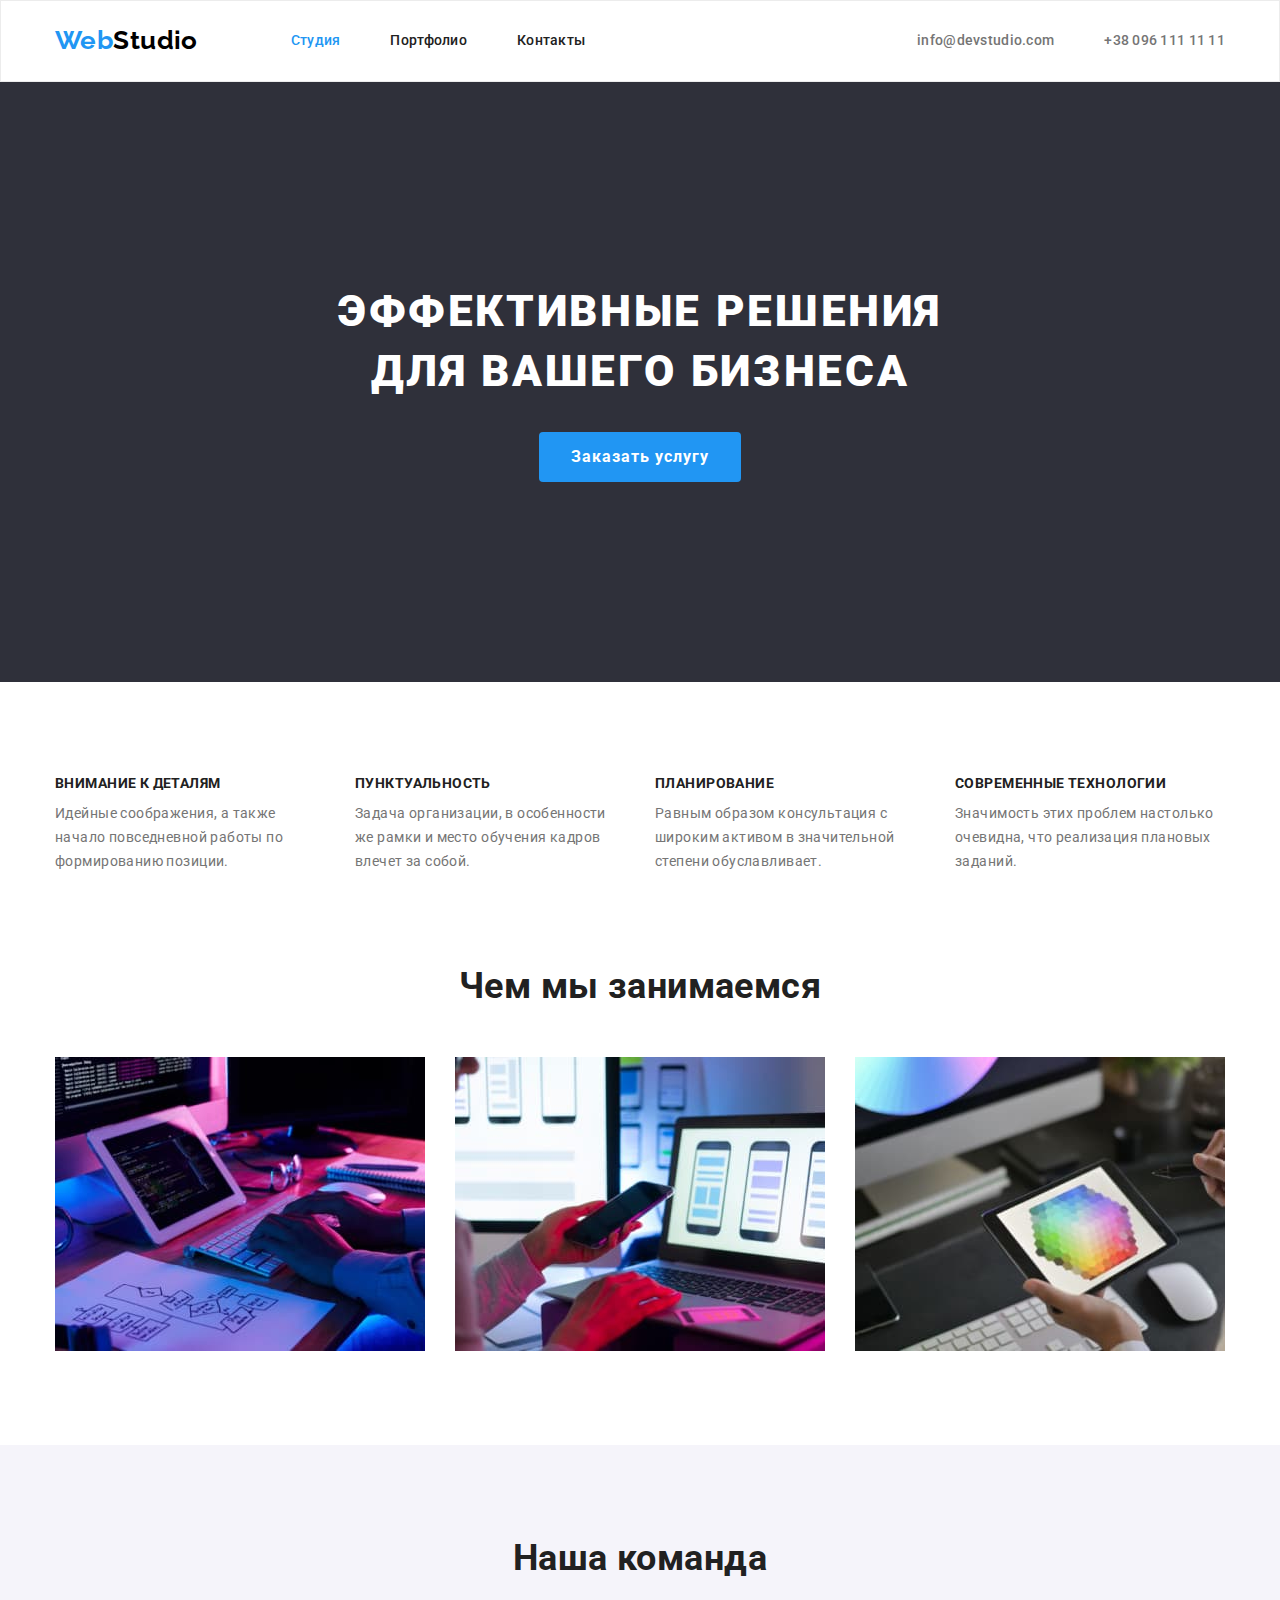
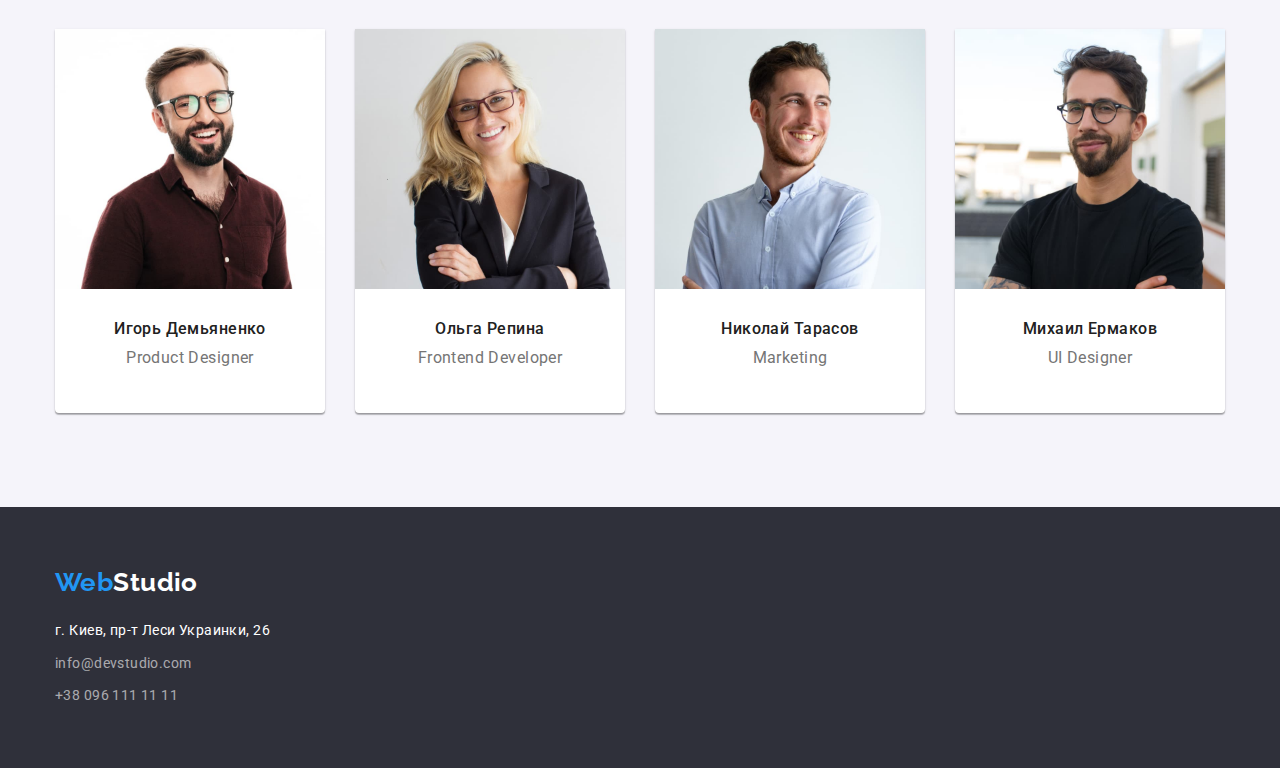
==== index.html @ e7e86d0e "Initial commit" ====
<!DOCTYPE html>
<html lang="ru">
  <head>
    <meta charset="UTF-8" />
    <meta http-equiv="X-UA-Compatible" content="IE=edge" />
    <meta name="viewport" content="width=device-width, initial-scale=1.0" />
    <title>WebStudio</title>

    <link rel="preconnect" href="https://fonts.googleapis.com" />
    <link rel="preconnect" href="https://fonts.gstatic.com" crossorigin />
    <link
      href="https://fonts.googleapis.com/css2?family=Raleway:wght@700&family=Roboto:wght@400;500;700;900&display=swap"
      rel="stylesheet"
    />
    <link
      rel="stylesheet"
      href="https://cdnjs.cloudflare.com/ajax/libs/modern-normalize/1.1.0/modern-normalize.css"
      integrity="sha512-Y0MM+V6ymRKN2zStTqzQ227DWhhp4Mzdo6gnlRnuaNCbc+YN/ZH0sBCLTM4M0oSy9c9VKiCvd4Jk44aCLrNS5Q=="
      crossorigin="anonymous"
      referrerpolicy="no-referrer"
    />
    <link rel="stylesheet" href="./css/styles.css" />

    <!-- Иконка -->
    <link rel="apple-touch-icon" sizes="180x180" href="./images/favicon/apple-touch-icon.png" />
    <link rel="icon" type="image/png" sizes="32x32" href="./images/favicon/favicon-32x32.png" />
    <link rel="icon" type="image/png" sizes="16x16" href="./images/favicon/favicon-16x16.png" />
    <link rel="manifest" href="./images/favicon/site.webmanifest" />
    <meta name="msapplication-TileColor" content="#da532c" />
    <meta name="theme-color" content="#ffffff" />
  </head>
  <body>
    <!--Заголовок -->
    <header class="header">
      <div class="container header-flex">
        <nav class="nav">
          <a class="header-logo logo" href="./index.html"><span class="active">Web</span>Studio</a>
          <ul class="header-nav-list list">
            <li class="header-nav-item">
              <a class="header-nav-link active" href="./index.html">Студия</a>
            </li>
            <li class="header-nav-item">
              <a class="header-nav-link" href="./portfolio.html">Портфолио</a>
            </li>
            <li class="header-nav-item"><a class="header-nav-link" href="">Контакты</a></li>
          </ul>
        </nav>
        <ul class="header-contacts-list list">
          <li class="header-contact-item">
            <a class="header-contact-link" href="mailto:info@devstudio.com">info@devstudio.com</a>
          </li>
          <li class="header-contact-item">
            <a class="header-contact-link" href="tel:+380961111111">+38 096 111 11 11</a>
          </li>
        </ul>
      </div>
    </header>

    <main>
      <!-- Шапка-->
      <section class="hero section">
        <div class="container">
          <h1 class="hero-title">Эффективные решения для вашего бизнеса</h1>
          <button class="button primary" type="button">Заказать услугу</button>
        </div>
      </section>

      <!-- Приемущества -->
      <section class="section advantages">
        <div class="container">
          <h2 class="advantages-title visually-hidden">Приемущества</h2>
          <ul class="advantages-list list">
            <li class="advantage-item">
              <h3 class="advantage-subtitle">Внимание к деталям</h3>
              <p class="advantage-text">
                Идейные соображения, а также начало повседневной работы по формированию позиции.
              </p>
            </li>
            <li class="advantage-item">
              <h3 class="advantage-subtitle">Пунктуальность</h3>
              <p class="advantage-text">
                Задача организации, в особенности же рамки и место обучения кадров влечет за собой.
              </p>
            </li>
            <li class="advantage-item">
              <h3 class="advantage-subtitle">Планирование</h3>
              <p class="advantage-text">
                Равным образом консультация с широким активом в значительной степени обуславливает.
              </p>
            </li>
            <li class="advantage-item">
              <h3 class="advantage-subtitle">Современные технологии</h3>
              <p class="advantage-text">
                Значимость этих проблем настолько очевидна, что реализация плановых заданий.
              </p>
            </li>
          </ul>
        </div>
      </section>

      <!-- Чем мы занимаемся -->
      <section class="responsibilities section-no-padding">
        <div class="container">
          <h2 class="section-title">Чем мы занимаемся</h2>
          <ul class="responsibilities-list list">
            <li class="responsibilities-item">
              <img
                src="./images/index/responsibilities/box1.jpg"
                alt="Разработка алгоритма"
                height="294"
                width="370"
              />
            </li>
            <li class="responsibilities-item">
              <img
                src="./images/index/responsibilities/box2.jpg"
                alt="Проэктирование удобного адаптивного интерфеса"
                height="294"
                width="370"
              />
            </li>
            <li class="responsibilities-item">
              <img
                src="./images/index/responsibilities/box3.jpg"
                alt="Разработка красивого дизайна"
                height="294"
                width="370"
              />
            </li>
          </ul>
        </div>
      </section>

      <!--Наша команда  -->
      <section class="section team">
        <div class="container">
          <h2 class="section-title">Наша команда</h2>
          <ul class="team-list list">
            <li class="team-item card">
              <div class="card-thumb">
                <img
                  class="team-img"
                  src="./images/index/team/photo1.jpg"
                  alt="Фото Игоря Демьяненко"
                  width="270"
                  height="260"
                />
              </div>
              <div class="card-content">
                <h3 class="name">Игорь Демьяненко</h3>
                <p class="post">Product Designer</p>
              </div>
            </li>
            <li class="team-item card">
              <div class="card-thumb">
                <img
                  class="team-img"
                  src="./images/index/team/photo2.jpg"
                  alt="Фото Ольги Репиной"
                  width="270"
                  height="260"
                />
              </div>
              <div class="card-content">
                <h3 class="name">Ольга Репина</h3>
                <p class="post">Frontend Developer</p>
              </div>
            </li>
            <li class="team-item card">
              <div class="card-thumb">
                <img
                  class="team-img"
                  src="./images/index/team/photo3.jpg"
                  alt="Фото Николая Тарасова"
                  width="270"
                  height="260"
                />
              </div>
              <div class="card-content">
                <h3 class="name">Николай Тарасов</h3>
                <p class="post">Marketing</p>
              </div>
            </li>
            <li class="team-item card">
              <div class="card-thumb">
                <img
                  class="team-img"
                  src="images/index/team/photo4.jpg"
                  alt="Фото Михаила Ермакова"
                  width="270"
                  height="260"
                />
              </div>
              <div class="card-content">
                <h3 class="name">Михаил Ермаков</h3>
                <p class="post">UI Designer</p>
              </div>
            </li>
          </ul>
        </div>
      </section>
    </main>

    <!-- Футер -->
    <footer class="footer">
      <div class="container">
        <a class="footer-logo logo" href="./index.html"><span class="active">Web</span>Studio</a>
        <address>
          <ul class="contacts-list list">
            <li class="footer-contact-item">
              <a
                class="footer-contact-link address"
                href="https://goo.gl/maps/piqngm7oDQpEDh6u6"
                target="_blank"
                rel="noopener nofollow noreferrer"
                >г. Киев, пр-т Леси Украинки, 26</a
              >
            </li>
            <li class="footer-contact-item">
              <a class="footer-contact-link" href="mailto:info@devstudio.com">info@devstudio.com</a>
            </li>
            <li class="footer-contact-item">
              <a class="footer-contact-link" href="tel:+380961111111">+38 096 111 11 11</a>
            </li>
          </ul>
        </address>
      </div>
    </footer>
  </body>
</html>
---- css/styles.css ----
:root {
  --background: #fff;
  --text-color: #757575;
  --active-color: #2196f3;
  --title-color: #212121;
  --text-primary-color: #fff;
  --secondary-color: #f5f4fa;
  --black: #000;
  --hero-color: #2f303a;
  --primary-hover: #188ce8;
  --card-gap: 30px;
}

/* Стили для обнуления */
html {
  box-sizing: border-box;
}
*,
*::after,
*::before {
  box-sizing: inherit;
}
/* Стили для обнуления верхних отступов у элементов */
h1,
h2,
h3,
h4,
h5,
h6,
p {
  margin-top: 0;
}
/* Класс для обнуления базовых свойств у списков (ul) */
ul {
  list-style: none;
  padding-left: 0;
  margin: 0;
}
/* Класс для обнуления базовых свойств у ссылок */
a {
  text-decoration: none;
  color: inherit;
}
/* Свойства для корректного отображения картинок */
img {
  display: block;
  max-width: 100%;
  height: auto;
}
/* Свойства для обнуления курсива у address */
address {
  font-style: normal;
}

body {
  font-family: 'Roboto', sans-serif;
  font-size: 14px;
  letter-spacing: 0.03em;
  color: var(--text-color);
  background-color: var(--background);
}

.container {
  margin: 0 auto;
  padding: 0 15px;
  width: 1200px;
}

.list {
  padding: 0;
  margin: 0;
  list-style: none;
}

/* hidden */
.visually-hidden {
  position: absolute;
  white-space: nowrap;
  width: 1px;
  height: 1px;
  overflow: hidden;
  border: 0;
  padding: 0;
  clip: rect(0 0 0 0);
  clip-path: inset(50%);
  margin: -1px;
}

.section {
  padding-top: 94px;
  padding-bottom: 94px;
}

.section-no-padding {
  padding-top: 0;
  padding-bottom: 94px;
}

/* buttons */
.button {
  min-width: 73px;

  font-weight: 500;
  font-size: 16px;
  line-height: 1.62;
  text-align: center;
  color: var(--title-color);

  background-color: var(--secondary-color);
  border: none;
  cursor: pointer;
  border-radius: 4px;
  padding: 6px 22px;
}

.button-active,
.button:hover,
.button:focus {
  color: var(--text-primary-color);
  background-color: var(--active-color);
  outline: none;
}

/* header */
.header {
  border: 1px solid rgba(236, 236, 236, 1);
}

.header-flex {
  display: flex;
}

.header-logo {
  margin-right: 93px;
}

.logo {
  font-family: 'Raleway', sans-serif;
  color: var(--black);
  font-weight: 700;
  font-size: 26px;
  line-height: 1.2;
}

a {
  outline: none;
}

.logo .active {
  color: var(--active-color);
}

.nav {
  display: flex;
  align-items: center;
  margin-right: auto;
}

.header-nav-list,
.header-contacts-list {
  display: flex;
}

.header-nav-item:not(:last-child) {
  margin-right: 50px;
}

.header-contact-item {
  margin-right: 50px;
}

.header-contact-item:last-child {
  margin-right: 0;
}

.header-nav-link,
.header-contact-link {
  display: block;
  padding-top: 32px;
  padding-bottom: 32px;
  font-weight: 500;
  line-height: 1.14;
  letter-spacing: 0.02em;
  color: var(--title-color);
}

.header-contact-link {
  color: var(--text-color);
}

.header-nav-link.active,
.header-nav-link:focus,
.header-nav-link:hover,
.header-contact-link:focus,
.header-contact-link:hover,
.footer-contact-link:not(.address):hover {
  color: var(--active-color);
}

/* footer */
.footer {
  padding-top: 60px;
  padding-bottom: 60px;
  background-color: var(--hero-color);
}

.footer-logo {
  display: block;
  margin-bottom: 20px;
  color: var(--text-primary-color);
}

.footer-contact-item:not(:last-child) {
  margin-bottom: 9px;
}

.footer-contact-link {
  line-height: 1.71;
  color: rgba(255, 255, 255, 0.6);
}

.footer-contact-link.address {
  color: var(--text-primary-color);
}

/* index.html */
/* hero  */
.hero {
  padding-top: 200px;
  padding-bottom: 200px;

  text-align: center;
  background-color: var(--hero-color);
}

.hero-title {
  max-width: 700px;
  margin-left: auto;
  margin-right: auto;
  margin-bottom: 30px;

  font-weight: 900;
  font-size: 44px;
  line-height: 1.36;
  text-align: center;
  letter-spacing: 0.06em;
  text-transform: uppercase;
  color: var(--text-primary-color);
}

.button.primary {
  padding: 10px 32px;

  font-weight: 700;
  line-height: 1.88;
  text-align: center;
  letter-spacing: 0.06em;
  color: var(--text-primary-color);

  background-color: var(--active-color);
}

.button.primary:hover,
.button.primary:focus {
  background-color: var(--primary-hover);
}

/* advantages */

.advantages-list {
  display: flex;
}

.advantage-item {
  flex-basis: calc((100% - 3 * var(--card-gap)) / 4);
}

.advantage-item:not(:nth-child(4)) {
  margin-right: var(--card-gap);
}

.advantage-subtitle {
  margin-bottom: 10px;

  font-size: 14px;
  line-height: 1.14;
  text-transform: uppercase;
  color: var(--title-color);
}

.advantage-text {
  margin-bottom: 0;

  line-height: 1.71;
  color: var(--text-color);
}

/* responsibilities */

.section-title {
  margin-bottom: 50px;

  font-size: 36px;
  line-height: 1.11;
  text-align: center;
  color: var(--title-color);
}

.responsibilities-list {
  display: flex;
}

.responsibilities-item:not(:last-child) {
  margin-right: var(--card-gap);
}

/* team */
.team {
  background-color: var(--secondary-color);
}

.team-list {
  display: flex;
}

.team-item {
  flex-basis: calc((100% - 3 * var(--card-gap)) / 4);

  background-color: var(--background);
  box-shadow: 0px 1px 3px rgba(0, 0, 0, 0.12), 0px 1px 1px rgba(0, 0, 0, 0.14),
    0px 2px 1px rgba(0, 0, 0, 0.2);
  border-radius: 0px 0px 4px 4px;
}

.team-item:not(:nth-child(4n)) {
  margin-right: var(--card-gap);
}

.team .card-content {
  padding-top: 30px;
  padding-bottom: 30px;

  text-align: center;
}

.team-item .name {
  margin-bottom: 10px;

  font-weight: 500;
  font-size: 16px;
  line-height: 1.19;
  color: var(--title-color);
}

.team-item .post {
  font-size: 16px;
  line-height: 1.19;
}

/* portfolio */

/* projects */
.projects-filter-list {
  display: flex;
  justify-content: center;
  margin-bottom: 50px;
}

.projects-filter-item:not(:last-child) {
  margin-right: 8px;
}

.projects-list {
  display: flex;
  flex-wrap: wrap;
}

.projects-item {
  flex-basis: calc((100% - var(--card-gap) * 2) / 3);
  margin-right: var(--card-gap);
  margin-top: var(--card-gap);
}

.projects-item:nth-child(-n + 3) {
  margin-top: 0;
}

.projects-item:nth-child(3n) {
  margin-right: 0;
}

.project-link {
  display: block;
  border: 1px solid #eeeeee;
}

.projects .card-content {
  padding-top: 20px;
  padding-bottom: 20px;
  padding-left: 20px;
}

.project-title {
  margin-bottom: 4px;
  font-size: 18px;
  line-height: 2;
  letter-spacing: 0.06em;
  color: var(--title-color);
}

.project-type {
  margin-top: 0;
  margin-bottom: 0;
  font-size: 16px;
  line-height: 1.88;
  color: var(--text-color);
}
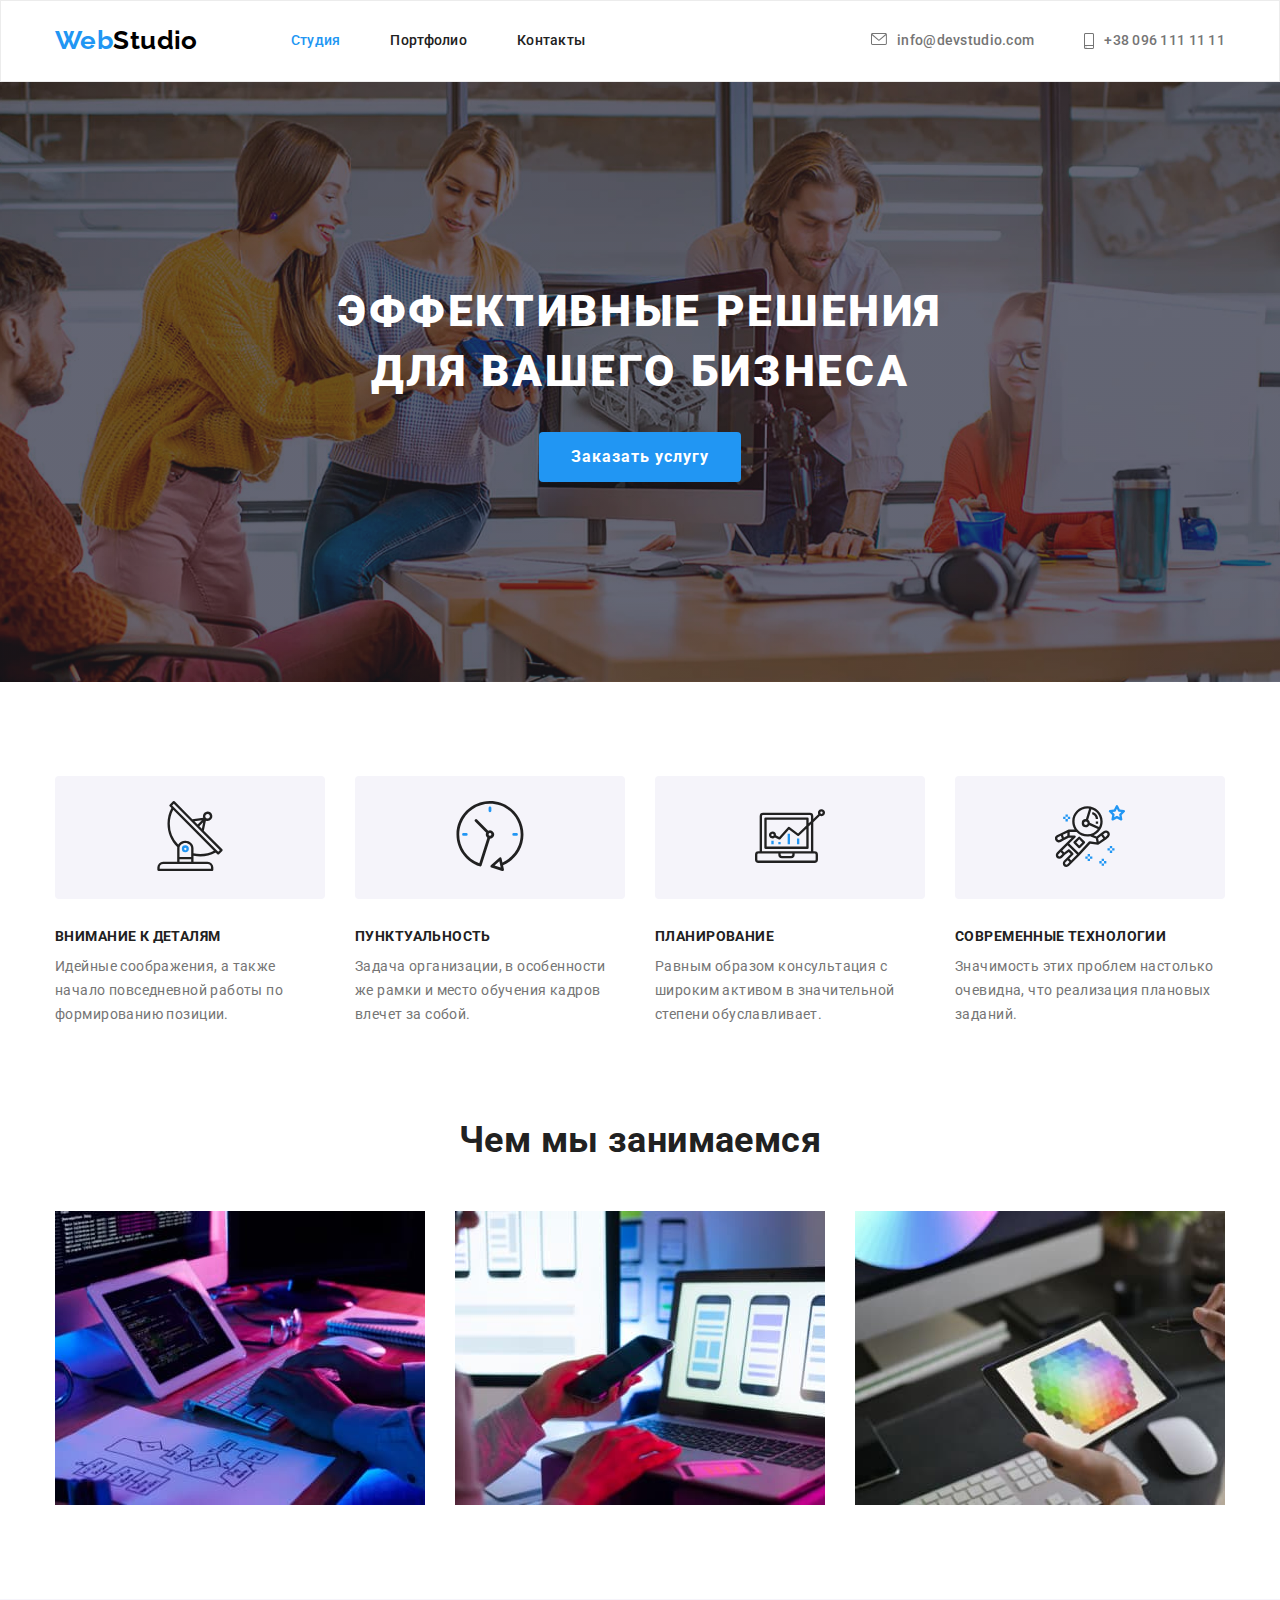
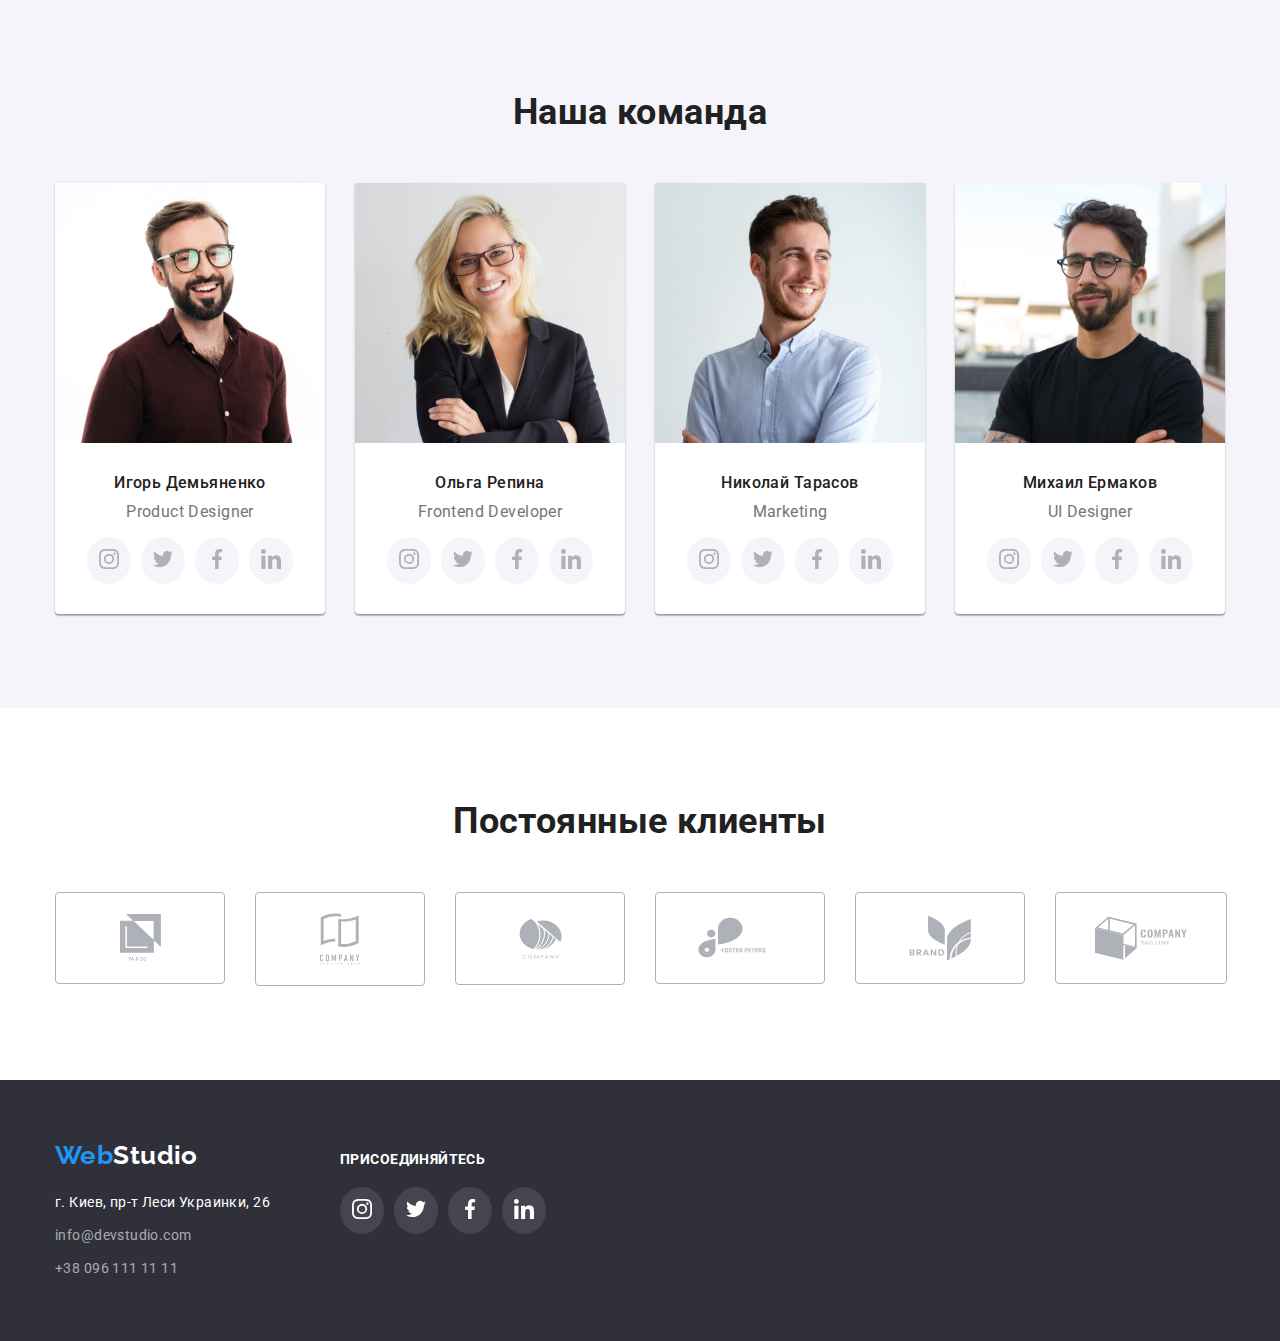
==== commit 79e305f7: "add decorative elemets" ====
--- a/index.html
+++ b/index.html
@@ -47,10 +47,20 @@
         </nav>
         <ul class="header-contacts-list list">
           <li class="header-contact-item">
-            <a class="header-contact-link" href="mailto:info@devstudio.com">info@devstudio.com</a>
+            <a class="header-contact-link" href="mailto:info@devstudio.com">
+              <svg class="header-icon link-svg" width="16" height="12">
+                <use href="./images/icons.svg#icon-envelope"></use>
+              </svg>
+              info@devstudio.com</a
+            >
           </li>
           <li class="header-contact-item">
-            <a class="header-contact-link" href="tel:+380961111111">+38 096 111 11 11</a>
+            <a class="header-contact-link" href="tel:+380961111111"
+              ><svg class="header-icon link-svg" width="10" height="16">
+                <use href="./images/icons.svg#icon-smartphone"></use>
+              </svg>
+              +38 096 111 11 11</a
+            >
           </li>
         </ul>
       </div>
@@ -59,9 +69,11 @@
     <main>
       <!-- Шапка-->
       <section class="hero section">
-        <div class="container">
-          <h1 class="hero-title">Эффективные решения для вашего бизнеса</h1>
-          <button class="button primary" type="button">Заказать услугу</button>
+        <div class="overlay">
+          <div class="container">
+            <h1 class="hero-title">Эффективные решения для вашего бизнеса</h1>
+            <button class="button primary" type="button">Заказать услугу</button>
+          </div>
         </div>
       </section>
 
@@ -71,24 +83,44 @@
           <h2 class="advantages-title visually-hidden">Приемущества</h2>
           <ul class="advantages-list list">
             <li class="advantage-item">
+              <div class="advantage-item-icon">
+                <svg width="70" height="70  ">
+                  <use href="./images/icons.svg#icon-antenna"></use>
+                </svg>
+              </div>
               <h3 class="advantage-subtitle">Внимание к деталям</h3>
               <p class="advantage-text">
                 Идейные соображения, а также начало повседневной работы по формированию позиции.
               </p>
             </li>
             <li class="advantage-item">
+              <div class="advantage-item-icon">
+                <svg width="70" height="70  ">
+                  <use href="./images/icons.svg#icon-clock"></use>
+                </svg>
+              </div>
               <h3 class="advantage-subtitle">Пунктуальность</h3>
               <p class="advantage-text">
                 Задача организации, в особенности же рамки и место обучения кадров влечет за собой.
               </p>
             </li>
             <li class="advantage-item">
+              <div class="advantage-item-icon">
+                <svg width="70" height="70  ">
+                  <use href="./images/icons.svg#icon-diagram"></use>
+                </svg>
+              </div>
               <h3 class="advantage-subtitle">Планирование</h3>
               <p class="advantage-text">
                 Равным образом консультация с широким активом в значительной степени обуславливает.
               </p>
             </li>
             <li class="advantage-item">
+              <div class="advantage-item-icon">
+                <svg width="70" height="70  ">
+                  <use href="./images/icons.svg#icon-astronaut"></use>
+                </svg>
+              </div>
               <h3 class="advantage-subtitle">Современные технологии</h3>
               <p class="advantage-text">
                 Значимость этих проблем настолько очевидна, что реализация плановых заданий.
@@ -149,6 +181,36 @@
               <div class="card-content">
                 <h3 class="name">Игорь Демьяненко</h3>
                 <p class="post">Product Designer</p>
+                <ul class="socials-list">
+                  <li class="socials-item">
+                    <a class="socials-link"
+                      ><svg class="link-svg" width="20" height="20">
+                        <use href="./images/icons.svg#icon-instagram"></use>
+                      </svg>
+                    </a>
+                  </li>
+                  <li class="socials-item">
+                    <a class="socials-link"
+                      ><svg class="link-svg" width="20" height="20">
+                        <use href="./images/icons.svg#icon-twitter"></use>
+                      </svg>
+                    </a>
+                  </li>
+                  <li class="socials-item">
+                    <a class="socials-link"
+                      ><svg class="link-svg" width="20" height="20">
+                        <use href="./images/icons.svg#icon-facebook"></use>
+                      </svg>
+                    </a>
+                  </li>
+                  <li class="socials-item">
+                    <a class="socials-link"
+                      ><svg class="link-svg" width="20" height="20">
+                        <use href="./images/icons.svg#icon-linkedin"></use>
+                      </svg>
+                    </a>
+                  </li>
+                </ul>
               </div>
             </li>
             <li class="team-item card">
@@ -164,6 +226,36 @@
               <div class="card-content">
                 <h3 class="name">Ольга Репина</h3>
                 <p class="post">Frontend Developer</p>
+                <ul class="socials-list">
+                  <li class="socials-item">
+                    <a class="socials-link"
+                      ><svg class="link-svg" width="20" height="20">
+                        <use href="./images/icons.svg#icon-instagram"></use>
+                      </svg>
+                    </a>
+                  </li>
+                  <li class="socials-item">
+                    <a class="socials-link"
+                      ><svg class="link-svg" width="20" height="20">
+                        <use href="./images/icons.svg#icon-twitter"></use>
+                      </svg>
+                    </a>
+                  </li>
+                  <li class="socials-item">
+                    <a class="socials-link"
+                      ><svg class="link-svg" width="20" height="20">
+                        <use href="./images/icons.svg#icon-facebook"></use>
+                      </svg>
+                    </a>
+                  </li>
+                  <li class="socials-item">
+                    <a class="socials-link"
+                      ><svg class="link-svg" width="20" height="20">
+                        <use href="./images/icons.svg#icon-linkedin"></use>
+                      </svg>
+                    </a>
+                  </li>
+                </ul>
               </div>
             </li>
             <li class="team-item card">
@@ -179,6 +271,36 @@
               <div class="card-content">
                 <h3 class="name">Николай Тарасов</h3>
                 <p class="post">Marketing</p>
+                <ul class="socials-list">
+                  <li class="socials-item">
+                    <a class="socials-link"
+                      ><svg class="link-svg" width="20" height="20">
+                        <use href="./images/icons.svg#icon-instagram"></use>
+                      </svg>
+                    </a>
+                  </li>
+                  <li class="socials-item">
+                    <a class="socials-link"
+                      ><svg class="link-svg" width="20" height="20">
+                        <use href="./images/icons.svg#icon-twitter"></use>
+                      </svg>
+                    </a>
+                  </li>
+                  <li class="socials-item">
+                    <a class="socials-link"
+                      ><svg class="link-svg" width="20" height="20">
+                        <use href="./images/icons.svg#icon-facebook"></use>
+                      </svg>
+                    </a>
+                  </li>
+                  <li class="socials-item">
+                    <a class="socials-link"
+                      ><svg class="link-svg" width="20" height="20">
+                        <use href="./images/icons.svg#icon-linkedin"></use>
+                      </svg>
+                    </a>
+                  </li>
+                </ul>
               </div>
             </li>
             <li class="team-item card">
@@ -186,7 +308,8 @@
                 <img
                   class="team-img"
                   src="images/index/team/photo4.jpg"
-                  alt="Фото Михаила Ермакова"
+                  alt="Фото Михаила
+                  Ермакова"
                   width="270"
                   height="260"
                 />
@@ -194,7 +317,87 @@
               <div class="card-content">
                 <h3 class="name">Михаил Ермаков</h3>
                 <p class="post">UI Designer</p>
-              </div>
+                <ul class="socials-list">
+                  <li class="socials-item">
+                    <a class="socials-link"
+                      ><svg class="link-svg" width="20" height="20">
+                        <use href="./images/icons.svg#icon-instagram"></use>
+                      </svg>
+                    </a>
+                  </li>
+                  <li class="socials-item">
+                    <a class="socials-link"
+                      ><svg class="link-svg" width="20" height="20">
+                        <use href="./images/icons.svg#icon-twitter"></use>
+                      </svg>
+                    </a>
+                  </li>
+                  <li class="socials-item">
+                    <a class="socials-link"
+                      ><svg class="link-svg" width="20" height="20">
+                        <use href="./images/icons.svg#icon-facebook"></use>
+                      </svg>
+                    </a>
+                  </li>
+                  <li class="socials-item">
+                    <a class="socials-link"
+                      ><svg class="link-svg" width="20" height="20">
+                        <use href="./images/icons.svg#icon-linkedin"></use>
+                      </svg>
+                    </a>
+                  </li>
+                </ul>
+              </div>
+            </li>
+          </ul>
+        </div>
+      </section>
+      <!-- Постоянные клиенты -->
+      <section class="section regular-costomers">
+        <div class="container">
+          <h2 class="section-title">Постоянные клиенты</h2>
+          <ul class="regular-costomers-list">
+            <li class="regular-costomers-item">
+              <a class="regular-costomers-link" href=""
+                ><svg class="regular-customers-svg link-svg" width="41" height="47">
+                  <use href="./images/icons.svg#icon-client1"></use>
+                </svg>
+              </a>
+            </li>
+            <li class="regular-costomers-item">
+              <a class="regular-costomers-link" href=""
+                ><svg class="regular-customers-svg link-svg" width="40" height="52">
+                  <use href="./images/icons.svg#icon-client2"></use>
+                </svg>
+              </a>
+            </li>
+            <li class="regular-costomers-item">
+              <a class="regular-costomers-link" href=""
+                ><svg class="regular-customers-svg link-svg" width="43" height="51">
+                  <use href="./images/icons.svg#icon-client3"></use>
+                </svg>
+              </a>
+            </li>
+            <li class="regular-costomers-item">
+              <a class="regular-costomers-link" href=""
+                ><svg class="regular-customers-svg link-svg" width="84" height="41">
+                  <use href="./images/icons.svg#icon-client4"></use>
+                </svg>
+              </a>
+            </li>
+            <li class="regular-costomers-item">
+              <a class="regular-costomers-link" href=""
+                ><svg class="regular-customers-svg link-svg" width="63" height="46">
+                  <use href="./images/icons.svg#icon-client5"></use>
+                </svg>
+              </a>
+            </li>
+            <li class="regular-costomers-item">
+              <a class="regular-costomers-link" href=""
+                ><svg class="regular-customers-svg link-svg" width="94" height="44">
+                  <use href="./images/icons.svg#icon-client6"></use>
+                </svg>
+              </a>
             </li>
           </ul>
         </div>
@@ -203,27 +406,64 @@
 
     <!-- Футер -->
     <footer class="footer">
-      <div class="container">
-        <a class="footer-logo logo" href="./index.html"><span class="active">Web</span>Studio</a>
-        <address>
-          <ul class="contacts-list list">
-            <li class="footer-contact-item">
-              <a
-                class="footer-contact-link address"
-                href="https://goo.gl/maps/piqngm7oDQpEDh6u6"
-                target="_blank"
-                rel="noopener nofollow noreferrer"
-                >г. Киев, пр-т Леси Украинки, 26</a
-              >
-            </li>
-            <li class="footer-contact-item">
-              <a class="footer-contact-link" href="mailto:info@devstudio.com">info@devstudio.com</a>
-            </li>
-            <li class="footer-contact-item">
-              <a class="footer-contact-link" href="tel:+380961111111">+38 096 111 11 11</a>
-            </li>
-          </ul>
-        </address>
+      <div class="container footer-container">
+        <div class="footer-contacts">
+          <a class="footer-logo logo" href="./index.html"><span class="active">Web</span>Studio</a>
+          <address>
+            <ul class="contacts-list list">
+              <li class="footer-contact-item">
+                <a
+                  class="footer-contact-link address"
+                  href="https://goo.gl/maps/piqngm7oDQpEDh6u6"
+                  target="_blank"
+                  rel="noopener nofollow noreferrer"
+                  >г. Киев, пр-т Леси Украинки, 26</a
+                >
+              </li>
+              <li class="footer-contact-item">
+                <a class="footer-contact-link" href="mailto:info@devstudio.com"
+                  >info@devstudio.com</a
+                >
+              </li>
+              <li class="footer-contact-item">
+                <a class="footer-contact-link" href="tel:+380961111111">+38 096 111 11 11</a>
+              </li>
+            </ul>
+          </address>
+        </div>
+        <div class="footer-socials">
+          <h2 class="footer-title">присоединяйтесь</h2>
+          <ul class="fooer-socials-list socials-list">
+            <li class="footer-socials-item socials-item">
+              <a href="" class="footer-socials-link socials-link">
+                <svg class="link-svg" width="20" height="20">
+                  <use href="./images/icons.svg#icon-instagram"></use>
+                </svg>
+              </a>
+            </li>
+            <li class="footer-socials-item socials-item">
+              <a href="" class="footer-socials-link socials-link">
+                <svg class="link-svg" width="20" height="20">
+                  <use href="./images/icons.svg#icon-twitter"></use>
+                </svg>
+              </a>
+            </li>
+            <li class="footer-socials-item socials-item">
+              <a href="" class="footer-socials-link socials-link">
+                <svg class="link-svg" width="20" height="20">
+                  <use href="./images/icons.svg#icon-facebook"></use>
+                </svg>
+              </a>
+            </li>
+            <li class="footer-socials-item socials-item">
+              <a href="" class="footer-socials-link socials-link">
+                <svg class="link-svg" width="20" height="20">
+                  <use href="./images/icons.svg#icon-linkedin"></use>
+                </svg>
+              </a>
+            </li>
+          </ul>
+        </div>
       </div>
     </footer>
   </body>
--- a/css/styles.css
+++ b/css/styles.css
@@ -9,6 +9,7 @@
   --hero-color: #2f303a;
   --primary-hover: #188ce8;
   --card-gap: 30px;
+  --icon-color: #afb1b8;
 }
 
 /* Стили для обнуления */
@@ -60,6 +61,7 @@
   background-color: var(--background);
 }
 
+/* Components */
 .container {
   margin: 0 auto;
   padding: 0 15px;
@@ -119,6 +121,42 @@
   color: var(--text-primary-color);
   background-color: var(--active-color);
   outline: none;
+  box-shadow: 0px 3px 1px rgba(0, 0, 0, 0.1), 0px 1px 2px rgba(0, 0, 0, 0.08),
+    0px 2px 2px rgba(0, 0, 0, 0.12);
+  border-radius: 4px;
+}
+
+/* social-links */
+.link-svg {
+  fill: currentColor;
+}
+
+.socials-list {
+  display: flex;
+}
+
+.socials-item:not(:last-child) {
+  margin-right: 10px;
+}
+
+.socials-link {
+  display: block;
+  padding: 12px;
+
+  color: var(--icon-color);
+  background-color: var(--secondary-color);
+  border-radius: 50%;
+  cursor: pointer;
+}
+
+.socials-link:hover,
+.socials-link:focus {
+  background-color: var(--active-color);
+  color: var(--background);
+}
+
+.socials-img {
+  fill: currentColor;
 }
 
 /* header */
@@ -186,6 +224,13 @@
 
 .header-contact-link {
   color: var(--text-color);
+  display: flex;
+  align-items: top;
+}
+
+.header-icon {
+  display: block;
+  margin-right: 10px;
 }
 
 .header-nav-link.active,
@@ -204,6 +249,15 @@
   background-color: var(--hero-color);
 }
 
+.footer-container {
+  display: flex;
+  align-items: baseline;
+}
+
+.footer-contacts {
+  margin-right: 70px;
+}
+
 .footer-logo {
   display: block;
   margin-bottom: 20px;
@@ -223,14 +277,41 @@
   color: var(--text-primary-color);
 }
 
+/* footer-socials */
+.footer-socials-link {
+  color: var(--background);
+  background-color: rgba(255, 255, 255, 0.1);
+}
+
+.footer-title {
+  margin-bottom: 20px;
+
+  font-size: 14px;
+  line-height: 16px;
+  text-transform: uppercase;
+  color: var(--background);
+}
+
 /* index.html */
 /* hero  */
 .hero {
+  padding-top: 0;
+  padding-bottom: 0;
+  text-align: center;
+  background-color: var(--hero-color);
+}
+
+.overlay {
   padding-top: 200px;
   padding-bottom: 200px;
 
-  text-align: center;
+  max-width: 1600px;
   background-color: var(--hero-color);
+  background-image: linear-gradient(to right, rgba(47, 48, 58, 0.4), rgba(47, 48, 58, 0.4)),
+    url('../images/index/hero/background.jpg');
+  background-repeat: no-repeat;
+  background-size: cover;
+  background-position: center;
 }
 
 .hero-title {
@@ -279,6 +360,17 @@
   margin-right: var(--card-gap);
 }
 
+/*advanteges iconc icons */
+
+.advantage-item-icon {
+  display: block;
+  padding: 25px 100px;
+  margin-bottom: 30px;
+
+  background: var(--secondary-color);
+  border-radius: 4px;
+}
+
 .advantage-subtitle {
   margin-bottom: 10px;
 
@@ -339,6 +431,8 @@
 .team .card-content {
   padding-top: 30px;
   padding-bottom: 30px;
+  padding-left: 32px;
+  padding-right: 32px;
 
   text-align: center;
 }
@@ -353,8 +447,38 @@
 }
 
 .team-item .post {
+  margin-bottom: 16px;
+
   font-size: 16px;
   line-height: 1.19;
+}
+
+/* regular customers */
+.regular-costomers-list {
+  display: flex;
+}
+
+.regular-costomers-item:not(:last-child) {
+  margin-right: 30px;
+}
+
+.regular-costomers-link {
+  display: flex;
+  justify-content: center;
+  align-items: center;
+  padding: 20px 38px;
+  min-width: 170px;
+  min-height: 92px;
+
+  color: var(--icon-color);
+  border: 1px solid var(--icon-color);
+  border-radius: 4px;
+}
+
+.regular-costomers-link:focus,
+.regular-costomers-link:hover {
+  color: var(--active-color);
+  border-color: var(--active-color);
 }
 
 /* portfolio */
@@ -392,6 +516,12 @@
 .project-link {
   display: block;
   border: 1px solid #eeeeee;
+}
+
+.project-link:hover,
+.project-link:focus {
+  box-shadow: 0px 1px 1px rgba(0, 0, 0, 0.12), 0px 4px 4px rgba(0, 0, 0, 0.06),
+    1px 4px 6px rgba(0, 0, 0, 0.16);
 }
 
 .projects .card-content {
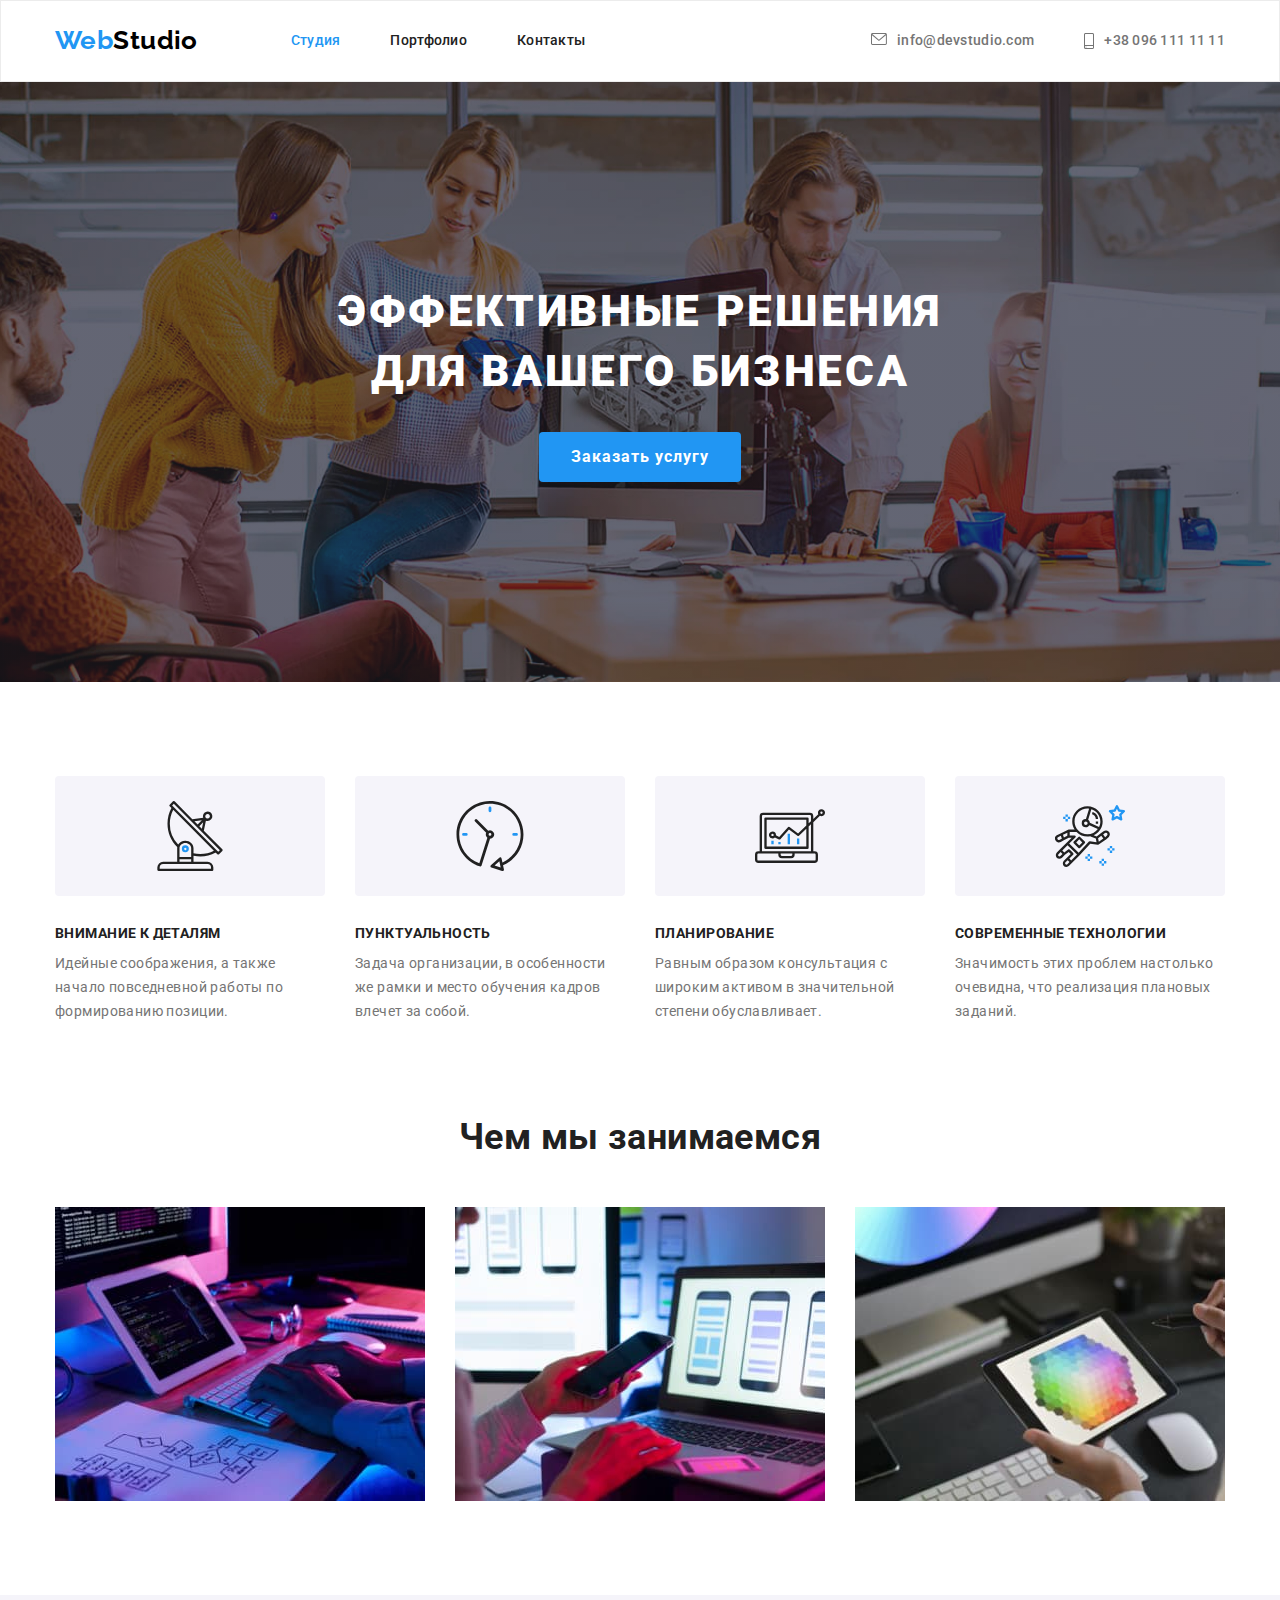
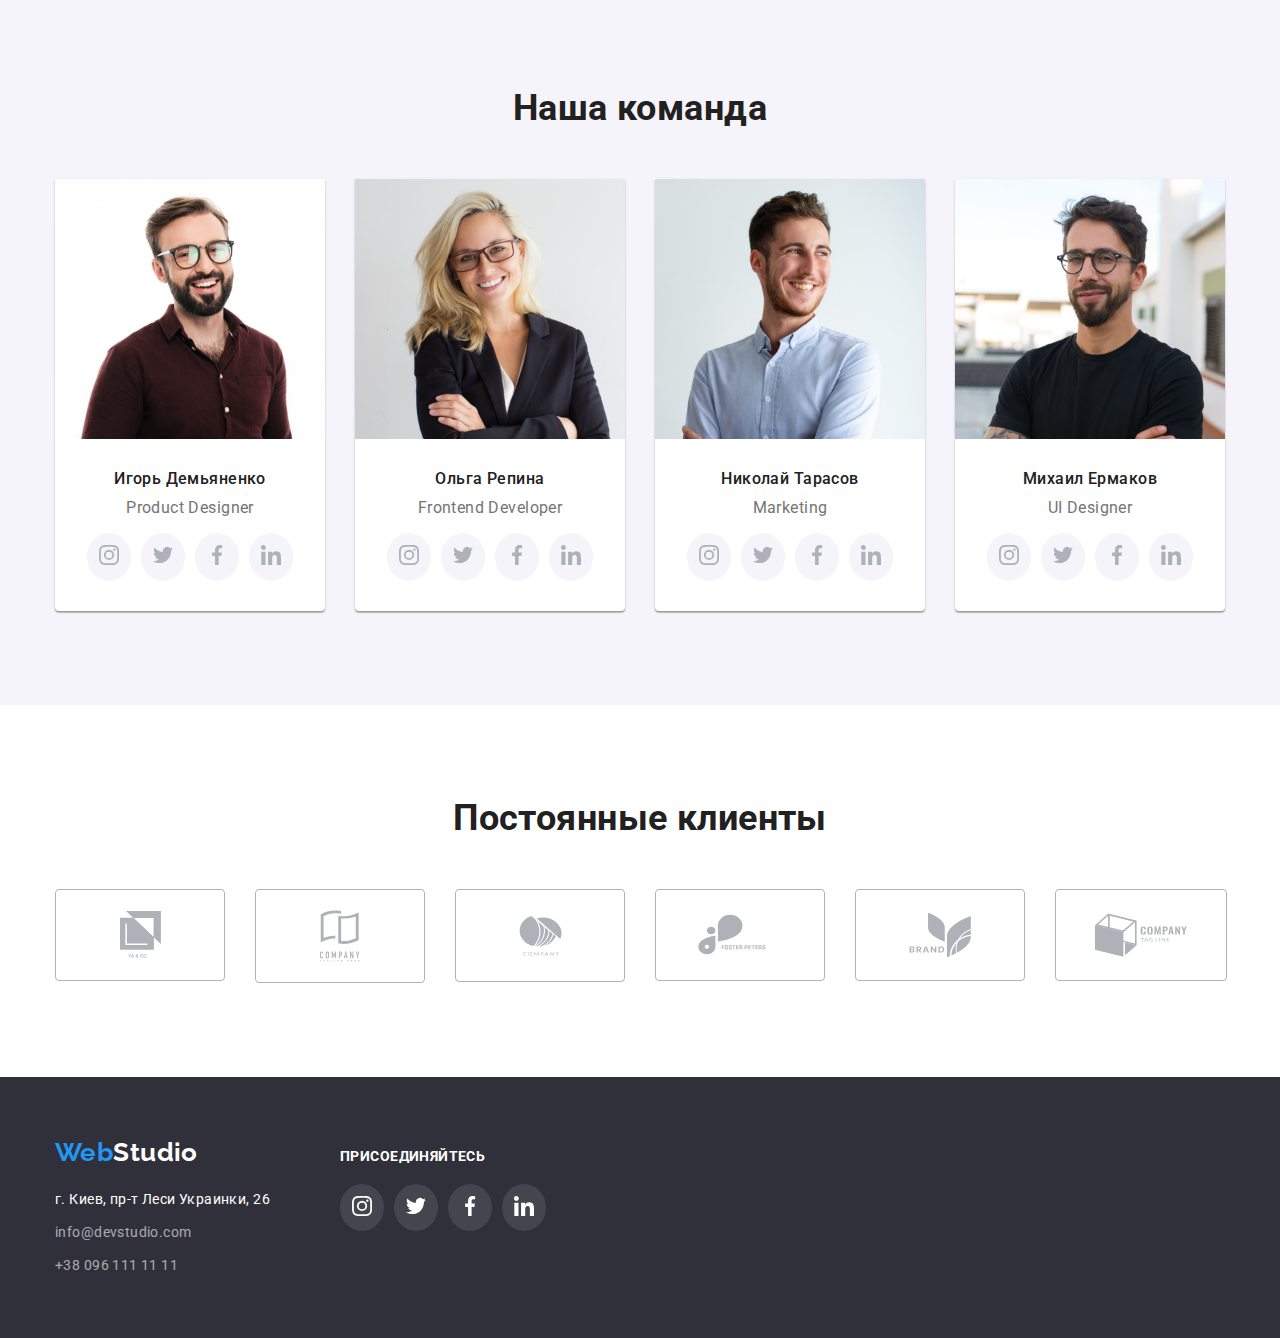
==== commit 252252a5: "Correct hero" ====
--- a/index.html
+++ b/index.html
@@ -83,44 +83,40 @@
           <h2 class="advantages-title visually-hidden">Приемущества</h2>
           <ul class="advantages-list list">
             <li class="advantage-item">
-              <div class="advantage-item-icon">
-                <svg width="70" height="70  ">
-                  <use href="./images/icons.svg#icon-antenna"></use>
-                </svg>
-              </div>
+              <svg class="advantage-item-icon" width="70" height="70  ">
+                <use href="./images/icons.svg#icon-antenna"></use>
+              </svg>
+
               <h3 class="advantage-subtitle">Внимание к деталям</h3>
               <p class="advantage-text">
                 Идейные соображения, а также начало повседневной работы по формированию позиции.
               </p>
             </li>
             <li class="advantage-item">
-              <div class="advantage-item-icon">
-                <svg width="70" height="70  ">
-                  <use href="./images/icons.svg#icon-clock"></use>
-                </svg>
-              </div>
+              <svg class="advantage-item-icon" width="70" height="70  ">
+                <use href="./images/icons.svg#icon-clock"></use>
+              </svg>
+
               <h3 class="advantage-subtitle">Пунктуальность</h3>
               <p class="advantage-text">
                 Задача организации, в особенности же рамки и место обучения кадров влечет за собой.
               </p>
             </li>
             <li class="advantage-item">
-              <div class="advantage-item-icon">
-                <svg width="70" height="70  ">
-                  <use href="./images/icons.svg#icon-diagram"></use>
-                </svg>
-              </div>
+              <svg class="advantage-item-icon" width="70" height="70  ">
+                <use href="./images/icons.svg#icon-diagram"></use>
+              </svg>
+
               <h3 class="advantage-subtitle">Планирование</h3>
               <p class="advantage-text">
                 Равным образом консультация с широким активом в значительной степени обуславливает.
               </p>
             </li>
             <li class="advantage-item">
-              <div class="advantage-item-icon">
-                <svg width="70" height="70  ">
-                  <use href="./images/icons.svg#icon-astronaut"></use>
-                </svg>
-              </div>
+              <svg class="advantage-item-icon" width="70" height="70  ">
+                <use href="./images/icons.svg#icon-astronaut"></use>
+              </svg>
+
               <h3 class="advantage-subtitle">Современные технологии</h3>
               <p class="advantage-text">
                 Значимость этих проблем настолько очевидна, что реализация плановых заданий.
--- a/css/styles.css
+++ b/css/styles.css
@@ -304,8 +304,9 @@
 .overlay {
   padding-top: 200px;
   padding-bottom: 200px;
-
   max-width: 1600px;
+  margin-right: uto;
+  margin-left: auto;
   background-color: var(--hero-color);
   background-image: linear-gradient(to right, rgba(47, 48, 58, 0.4), rgba(47, 48, 58, 0.4)),
     url('../images/index/hero/background.jpg');
@@ -364,6 +365,7 @@
 
 .advantage-item-icon {
   display: block;
+  box-sizing: content-box;
   padding: 25px 100px;
   margin-bottom: 30px;
 
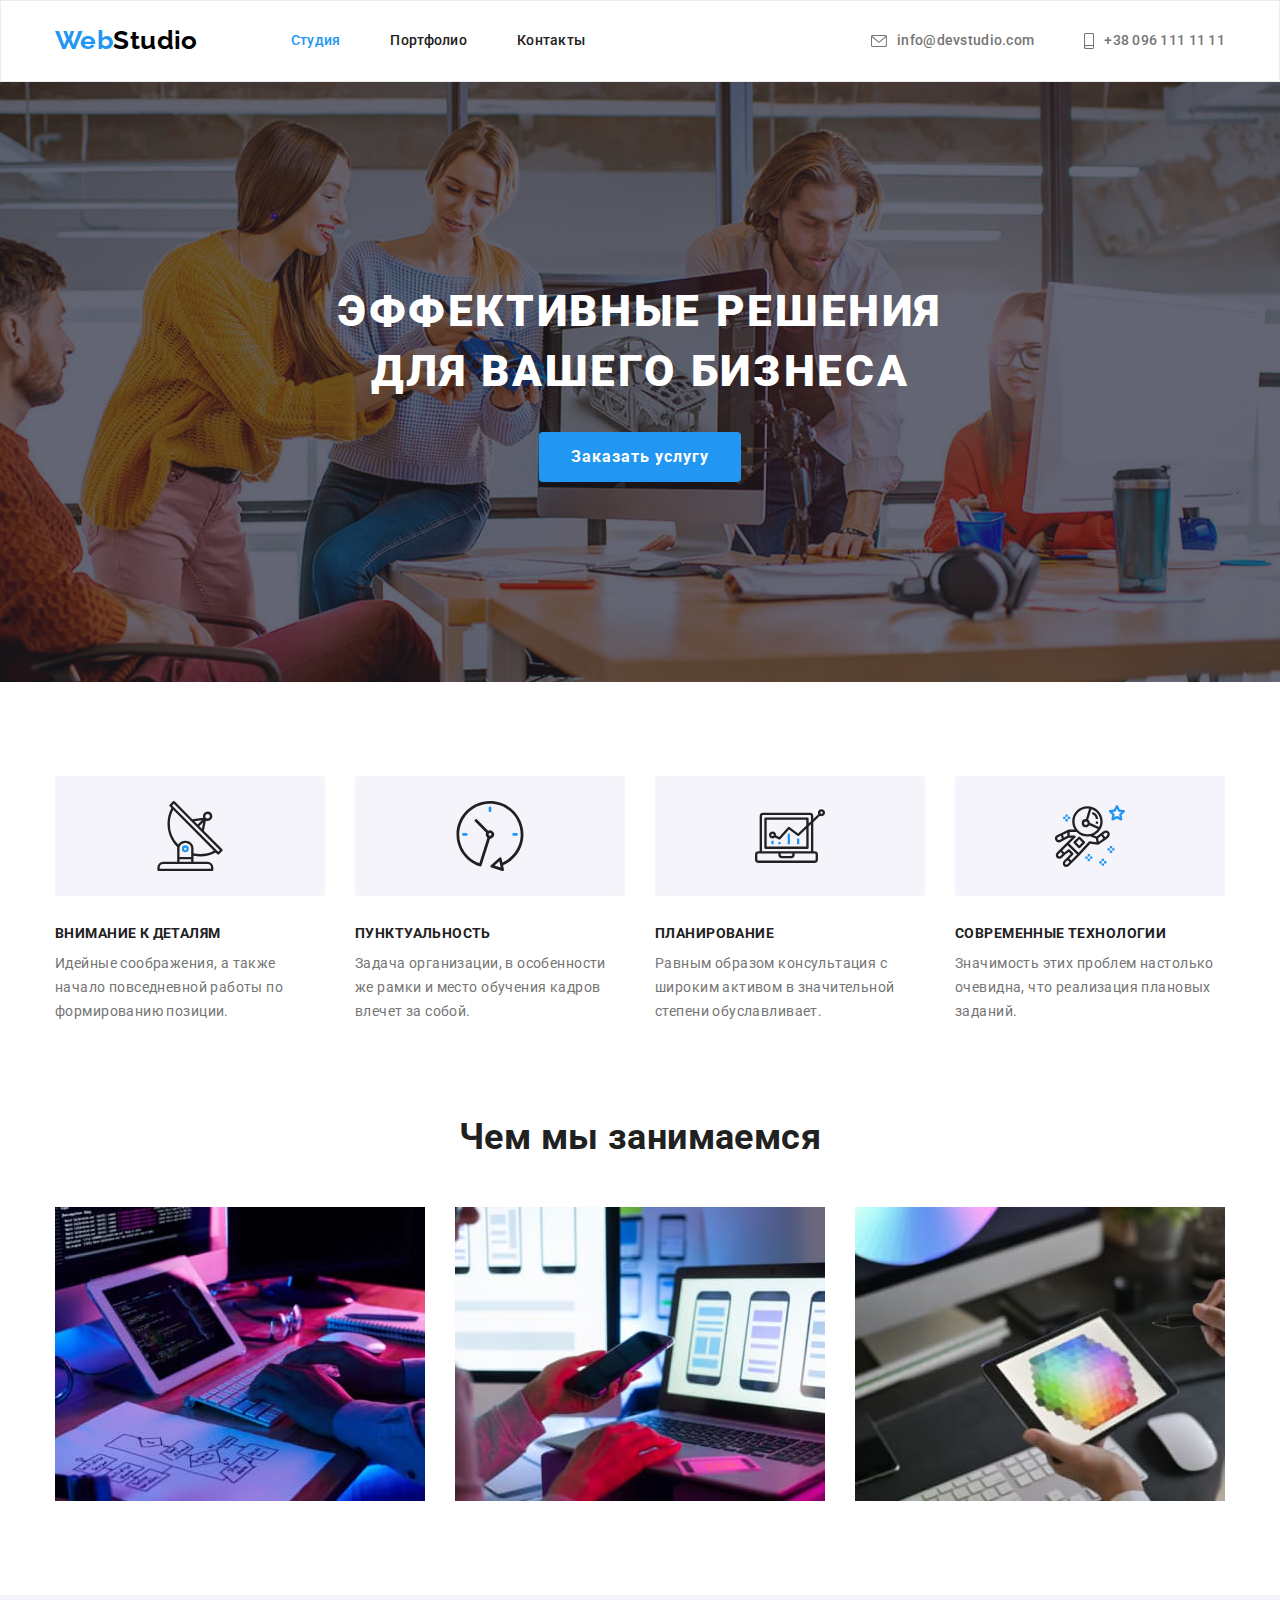
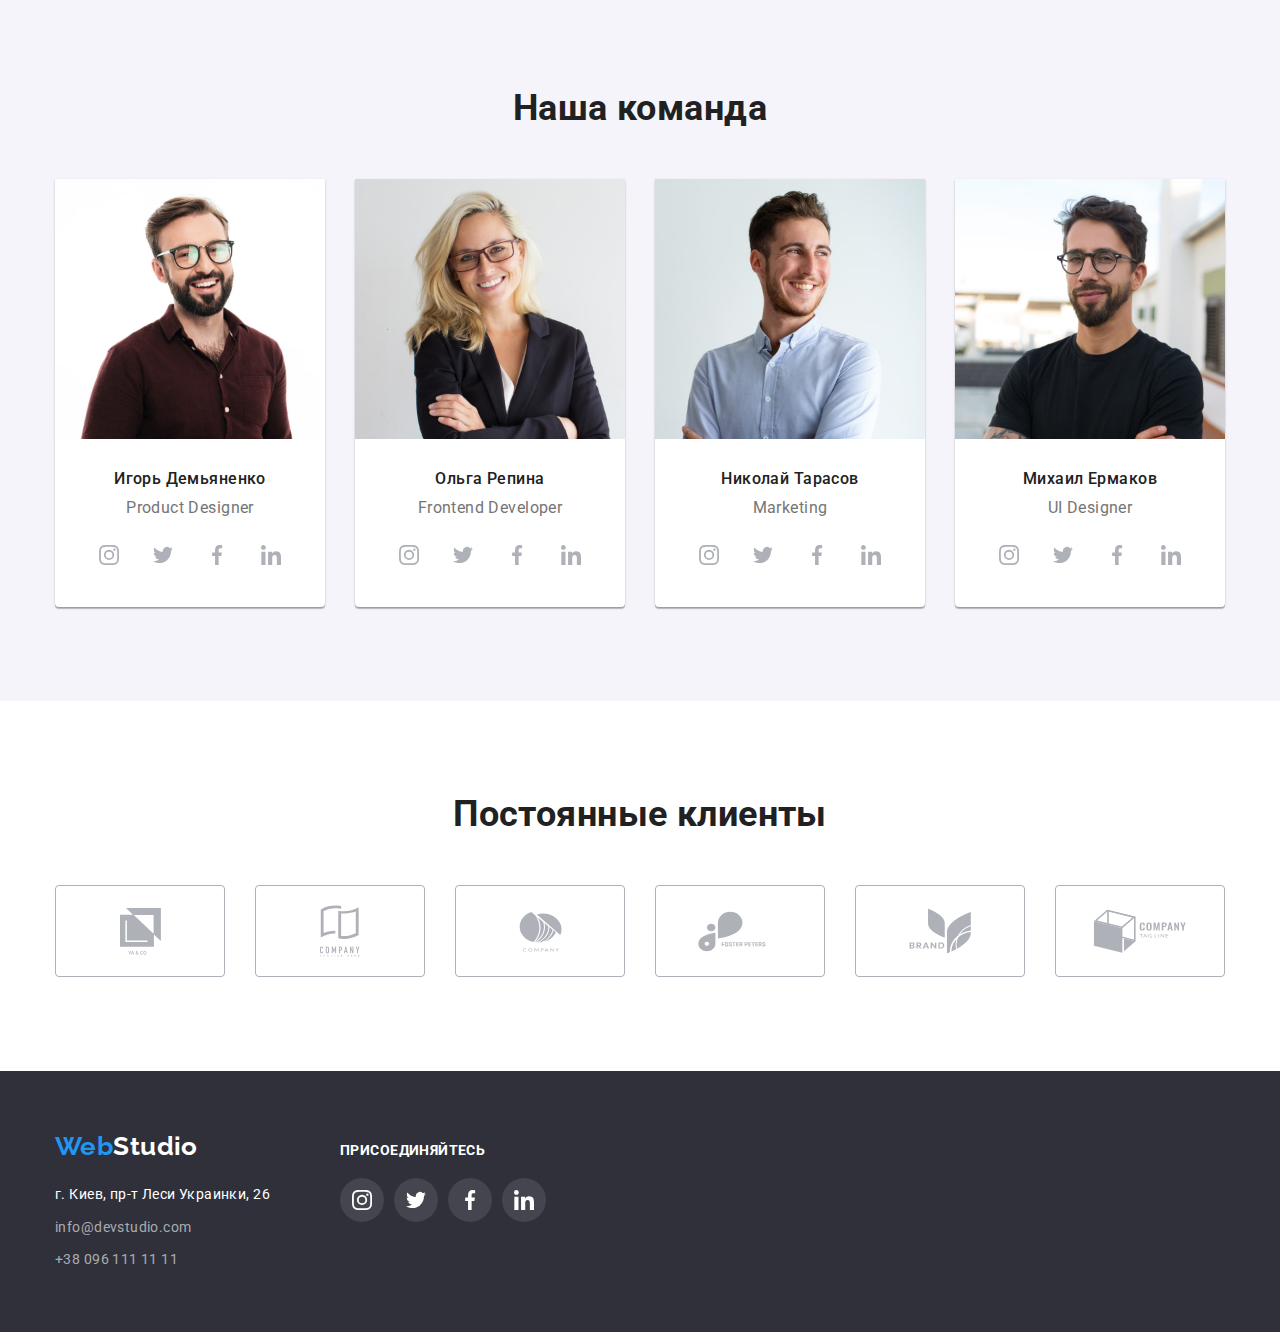
==== commit 3f3c13ec: "correct icons box-model" ====
--- a/index.html
+++ b/index.html
@@ -83,40 +83,44 @@
           <h2 class="advantages-title visually-hidden">Приемущества</h2>
           <ul class="advantages-list list">
             <li class="advantage-item">
-              <svg class="advantage-item-icon" width="70" height="70  ">
-                <use href="./images/icons.svg#icon-antenna"></use>
-              </svg>
-
+              <div class="advantage-item-icon">
+                <svg width="70" height="70  ">
+                  <use href="./images/icons.svg#icon-antenna"></use>
+                </svg>
+              </div>
               <h3 class="advantage-subtitle">Внимание к деталям</h3>
               <p class="advantage-text">
                 Идейные соображения, а также начало повседневной работы по формированию позиции.
               </p>
             </li>
             <li class="advantage-item">
-              <svg class="advantage-item-icon" width="70" height="70  ">
-                <use href="./images/icons.svg#icon-clock"></use>
-              </svg>
-
+              <div class="advantage-item-icon">
+                <svg width="70" height="70  ">
+                  <use href="./images/icons.svg#icon-clock"></use>
+                </svg>
+              </div>
               <h3 class="advantage-subtitle">Пунктуальность</h3>
               <p class="advantage-text">
                 Задача организации, в особенности же рамки и место обучения кадров влечет за собой.
               </p>
             </li>
             <li class="advantage-item">
-              <svg class="advantage-item-icon" width="70" height="70  ">
-                <use href="./images/icons.svg#icon-diagram"></use>
-              </svg>
-
+              <div class="advantage-item-icon">
+                <svg width="70" height="70  ">
+                  <use href="./images/icons.svg#icon-diagram"></use>
+                </svg>
+              </div>
               <h3 class="advantage-subtitle">Планирование</h3>
               <p class="advantage-text">
                 Равным образом консультация с широким активом в значительной степени обуславливает.
               </p>
             </li>
             <li class="advantage-item">
-              <svg class="advantage-item-icon" width="70" height="70  ">
-                <use href="./images/icons.svg#icon-astronaut"></use>
-              </svg>
-
+              <div class="advantage-item-icon">
+                <svg width="70" height="70  ">
+                  <use href="./images/icons.svg#icon-astronaut"></use>
+                </svg>
+              </div>
               <h3 class="advantage-subtitle">Современные технологии</h3>
               <p class="advantage-text">
                 Значимость этих проблем настолько очевидна, что реализация плановых заданий.
@@ -179,28 +183,28 @@
                 <p class="post">Product Designer</p>
                 <ul class="socials-list">
                   <li class="socials-item">
-                    <a class="socials-link"
+                    <a href="" class="socials-link"
                       ><svg class="link-svg" width="20" height="20">
                         <use href="./images/icons.svg#icon-instagram"></use>
                       </svg>
                     </a>
                   </li>
                   <li class="socials-item">
-                    <a class="socials-link"
+                    <a href="" class="socials-link"
                       ><svg class="link-svg" width="20" height="20">
                         <use href="./images/icons.svg#icon-twitter"></use>
                       </svg>
                     </a>
                   </li>
                   <li class="socials-item">
-                    <a class="socials-link"
+                    <a href="" class="socials-link"
                       ><svg class="link-svg" width="20" height="20">
                         <use href="./images/icons.svg#icon-facebook"></use>
                       </svg>
                     </a>
                   </li>
                   <li class="socials-item">
-                    <a class="socials-link"
+                    <a href="" class="socials-link"
                       ><svg class="link-svg" width="20" height="20">
                         <use href="./images/icons.svg#icon-linkedin"></use>
                       </svg>
@@ -224,28 +228,28 @@
                 <p class="post">Frontend Developer</p>
                 <ul class="socials-list">
                   <li class="socials-item">
-                    <a class="socials-link"
+                    <a href="" class="socials-link"
                       ><svg class="link-svg" width="20" height="20">
                         <use href="./images/icons.svg#icon-instagram"></use>
                       </svg>
                     </a>
                   </li>
                   <li class="socials-item">
-                    <a class="socials-link"
+                    <a href="" class="socials-link"
                       ><svg class="link-svg" width="20" height="20">
                         <use href="./images/icons.svg#icon-twitter"></use>
                       </svg>
                     </a>
                   </li>
                   <li class="socials-item">
-                    <a class="socials-link"
+                    <a href="" class="socials-link"
                       ><svg class="link-svg" width="20" height="20">
                         <use href="./images/icons.svg#icon-facebook"></use>
                       </svg>
                     </a>
                   </li>
                   <li class="socials-item">
-                    <a class="socials-link"
+                    <a href="" class="socials-link"
                       ><svg class="link-svg" width="20" height="20">
                         <use href="./images/icons.svg#icon-linkedin"></use>
                       </svg>
@@ -269,28 +273,28 @@
                 <p class="post">Marketing</p>
                 <ul class="socials-list">
                   <li class="socials-item">
-                    <a class="socials-link"
+                    <a href="" class="socials-link"
                       ><svg class="link-svg" width="20" height="20">
                         <use href="./images/icons.svg#icon-instagram"></use>
                       </svg>
                     </a>
                   </li>
                   <li class="socials-item">
-                    <a class="socials-link"
+                    <a href="" class="socials-link"
                       ><svg class="link-svg" width="20" height="20">
                         <use href="./images/icons.svg#icon-twitter"></use>
                       </svg>
                     </a>
                   </li>
                   <li class="socials-item">
-                    <a class="socials-link"
+                    <a href="" class="socials-link"
                       ><svg class="link-svg" width="20" height="20">
                         <use href="./images/icons.svg#icon-facebook"></use>
                       </svg>
                     </a>
                   </li>
                   <li class="socials-item">
-                    <a class="socials-link"
+                    <a href="" class="socials-link"
                       ><svg class="link-svg" width="20" height="20">
                         <use href="./images/icons.svg#icon-linkedin"></use>
                       </svg>
@@ -315,28 +319,28 @@
                 <p class="post">UI Designer</p>
                 <ul class="socials-list">
                   <li class="socials-item">
-                    <a class="socials-link"
+                    <a href="" class="socials-link"
                       ><svg class="link-svg" width="20" height="20">
                         <use href="./images/icons.svg#icon-instagram"></use>
                       </svg>
                     </a>
                   </li>
                   <li class="socials-item">
-                    <a class="socials-link"
+                    <a href="" class="socials-link"
                       ><svg class="link-svg" width="20" height="20">
                         <use href="./images/icons.svg#icon-twitter"></use>
                       </svg>
                     </a>
                   </li>
                   <li class="socials-item">
-                    <a class="socials-link"
+                    <a href="" class="socials-link"
                       ><svg class="link-svg" width="20" height="20">
                         <use href="./images/icons.svg#icon-facebook"></use>
                       </svg>
                     </a>
                   </li>
                   <li class="socials-item">
-                    <a class="socials-link"
+                    <a href="" class="socials-link"
                       ><svg class="link-svg" width="20" height="20">
                         <use href="./images/icons.svg#icon-linkedin"></use>
                       </svg>
--- a/css/styles.css
+++ b/css/styles.css
@@ -140,12 +140,14 @@
 }
 
 .socials-link {
-  display: block;
-  padding: 12px;
+  display: flex;
+  width: 44px;
+  height: 44px;
+  justify-content: center;
+  align-items: center;
 
   color: var(--icon-color);
-  background-color: var(--secondary-color);
-  border-radius: 50%;
+  border-radius: 44px;
   cursor: pointer;
 }
 
@@ -225,7 +227,7 @@
 .header-contact-link {
   color: var(--text-color);
   display: flex;
-  align-items: top;
+  align-items: center;
 }
 
 .header-icon {
@@ -238,7 +240,8 @@
 .header-nav-link:hover,
 .header-contact-link:focus,
 .header-contact-link:hover,
-.footer-contact-link:not(.address):hover {
+.footer-contact-link:not(.address):hover,
+.footer-contact-link:not(.address):focus {
   color: var(--active-color);
 }
 
@@ -305,8 +308,7 @@
   padding-top: 200px;
   padding-bottom: 200px;
   max-width: 1600px;
-  margin-right: uto;
-  margin-left: auto;
+  margin: 0 auto;
   background-color: var(--hero-color);
   background-image: linear-gradient(to right, rgba(47, 48, 58, 0.4), rgba(47, 48, 58, 0.4)),
     url('../images/index/hero/background.jpg');
@@ -364,9 +366,10 @@
 /*advanteges iconc icons */
 
 .advantage-item-icon {
-  display: block;
-  box-sizing: content-box;
-  padding: 25px 100px;
+  display: flex;
+  justify-content: center;
+  align-items: center;
+  height: 120px;
   margin-bottom: 30px;
 
   background: var(--secondary-color);
@@ -468,7 +471,6 @@
   display: flex;
   justify-content: center;
   align-items: center;
-  padding: 20px 38px;
   min-width: 170px;
   min-height: 92px;
 
